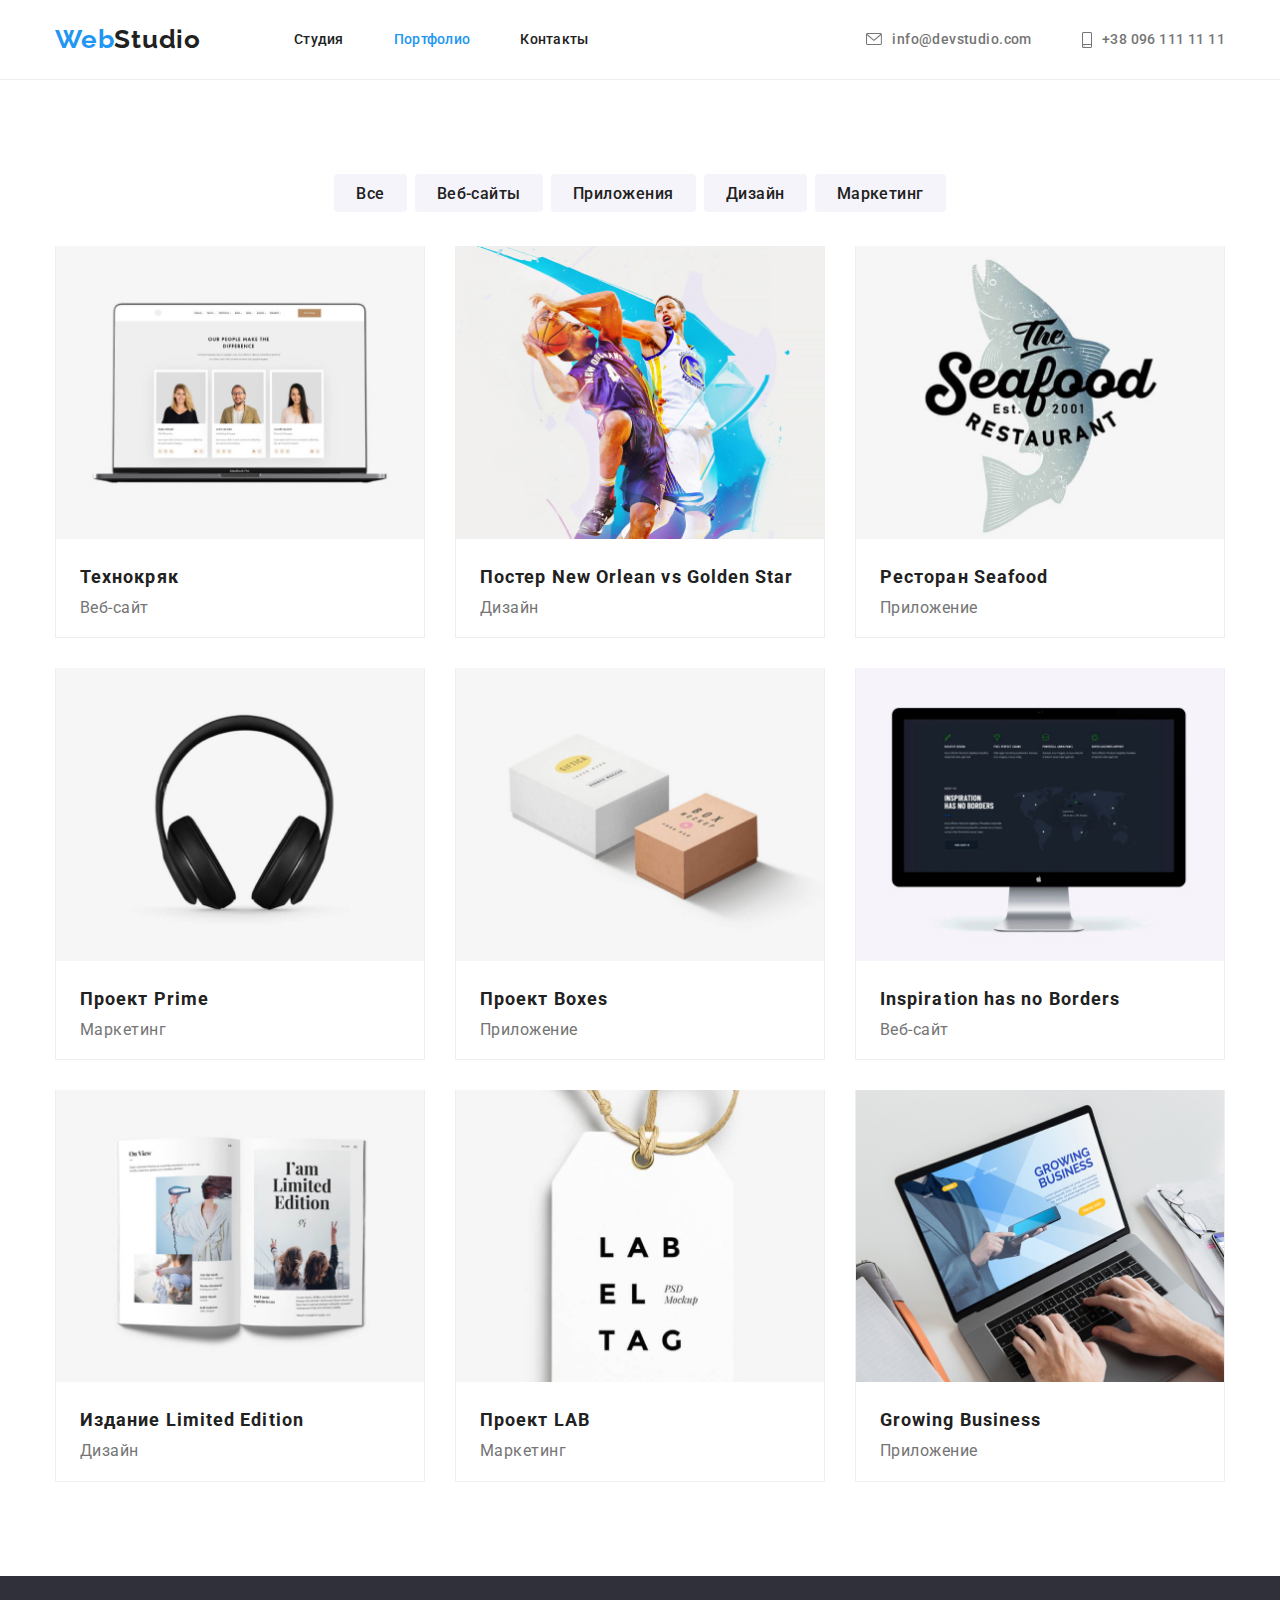
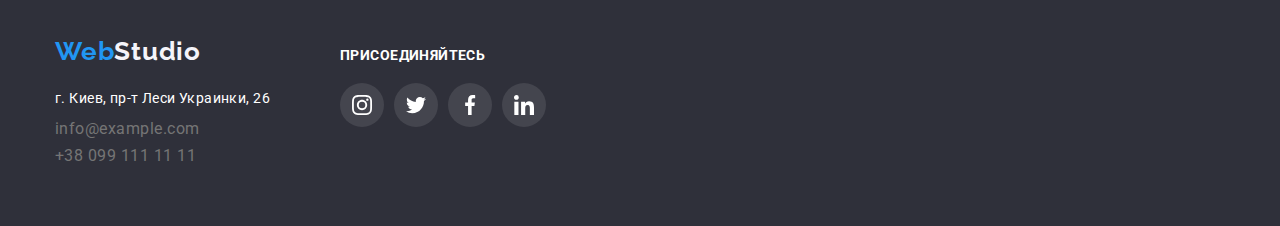
==== portfolio.html @ adc7d1ec "создал репозиторий05" ====
<!DOCTYPE html>
<html lang="en">
<head>
    <meta charset="UTF-8">
    <meta http-equiv="X-UA-Compatible" content="IE=edge">
    <meta name="viewport" content="width=device-width, initial-scale=1.0">
    <link rel="preconnect" href="https://fonts.googleapis.com">
    <link rel="preconnect" href="https://fonts.gstatic.com" crossorigin>
    <link rel="preconnect" href="https://fonts.googleapis.com">
    <link rel="preconnect" href="https://fonts.gstatic.com" crossorigin>
    <link href="https://fonts.googleapis.com/css2?family=Raleway:wght@700&family=Roboto:wght@400;500;700;900&display=swap"
        rel="stylesheet">
    <link rel="stylesheet" href="./css/modern-normalize.css">
    <link rel="stylesheet" href="./css/style.css">
    <title>Portfolio</title>
</head>
<body>
    <!--шапка-->
    <header class="header">
        <div class="container header-container">
            <nav class="nav">
                <a class="header-logo" href=""><span class="logo-web">Web</span>Studio</a>
                <ul class="nav-list">
                    <li class="nav-item ">
                        <a class="nav-link " href="./index.html">Студия</a>
                    </li>
                    <li class="nav-item">
                        <a class="nav-link current" href="./portfolio.html">Портфолио</a>
                    </li>
                    <li class="nav-item">
                        <a class="nav-link" href="#">Контакты</a>
                    </li>
                </ul>
            </nav>
            <ul class="nav-contacts">
                <li class="contacts-item">
                    <!-- <div class="contacts-container hover-link">  -->
                    <a class="contacts-link hover-link" href="info@devstudio.com">
                        <svg class="icon-mail hover-link" width="16px" height="12px">
                            <use href="./images/svg/symbol-defs.svg#icon-envelope"></use>
                        </svg>info@devstudio.com</a>
                    <!-- </div>  -->
                </li>
    
                <li class="contacts-item">
                    <a class="contacts-link hover-link" href="+380961111111">
                        <svg class="icon-tel hover-link" width="10px" height="16px">
                            <use href="./images/svg/symbol-defs.svg#icon-smartphone"></use>
                        </svg>+38 096 111 11 11</a>
                </li>
            </ul>
        </div>
    </header>
    <!--уникальный контент-->
    <main>
        <section class="section">
            <div class="container">
            <h1 class="visually-hidden">кнопки фильтров</h1>
            <ul class="buttons-list">
                <li class="buttons-item">
                    <button type="button" class="filter-btn">Все</button>
                </li>
                <li class="buttons-item">
                    <button type="button" class="filter-btn">Веб-сайты</button>
                </li>
                <li class="buttons-item">
                    <button type="button" class="filter-btn">Приложения</button>
                </li>
                <li class="buttons-item">
                    <button type="button" class="filter-btn">Дизайн</button>
                </li>
                <li class="buttons-item">
                    <button type="button" class="filter-btn">Маркетинг</button>
                </li>
            </ul>
            <ul class="portfolio-list">
                <li class="portfolio-item ">
                    <a href="" class="portfolio-link">
                    <img src="./images/portfolio/tehnokrak.jpg" alt="технокряк" width="370" height="">
                    <div class="portfolio-card">
                        <h2 class="portfolio-titel">Технокряк</h3>
                            <p class="portfolio-text">Веб-сайт</p>
                    </div>
                    </a>
                </li>
                <li class="portfolio-item ">
                    <a href="" class="portfolio-link">
                    <img src="./images/portfolio/poster.jpg" alt="постер" width="370" height="">
                    <div class="portfolio-card">
                    <h2 class="portfolio-titel">Постер New Orlean vs Golden Star</h3>
                    <p class="portfolio-text">Дизайн</p>
                    </div>
                    </a>
                </li>
                <li class="portfolio-item ">
                    <a href="" class="portfolio-link">
                    <img src="./images/portfolio/seafood.jpg" alt="ресторан" width="370" height="">
                    <div class="portfolio-card">
                    <h2 class="portfolio-titel">Ресторан Seafood</h3>
                    <p class="portfolio-text">Приложение</p>
                    </div>
                    </a>
                </li>
                <li class="portfolio-item ">
                    <a href="" class="portfolio-link">
                    <img src="./images/portfolio/prime.jpg" alt="проэкт прайм" width="370" height="">
                    <div class="portfolio-card">
                    <h2 class="portfolio-titel">Проект Prime</h3>
                    <p class="portfolio-text">Маркетинг</p>
                    </div>
                    </a>
                </li>
                <li class="portfolio-item ">
                    <a href="" class="portfolio-link">
                    <img src="./images/portfolio/boxes.jpg" alt="проэкт коробки" width="370" height="">
                    <div class="portfolio-card">
                    <h2 class="portfolio-titel">Проект Boxes</h3>
                    <p class="portfolio-text">Приложение</p>
                    </div>
                    </a>
                </li>
                <li class="portfolio-item ">
                    <a href="" class="portfolio-link">
                    <img src="./images/portfolio/no-borders.jpg" alt="нет границ" width="370" height="">
                    <div class="portfolio-card">
                    <h2 class="portfolio-titel">Inspiration has no Borders</h3>
                    <p class="portfolio-text">Веб-сайт</p>
                    </div>
                    </a>
                </li>
                <li class="portfolio-item ">
                    <a href="" class="portfolio-link">
                    <img src="./images/portfolio/limited-edition.jpg" alt="издание" width="370" height="">
                    <div class="portfolio-card">
                    <h2 class="portfolio-titel">Издание Limited Edition</h3>
                    <p class="portfolio-text">Дизайн</p>
                    </div>
                    </a>
                </li>
                <li class="portfolio-item ">
                    <a href="" class="portfolio-link">
                    <img src="./images/portfolio/lab.jpg" alt="проэкт лаб" width="370" height="">
                    <div class="portfolio-card">
                    <h2 class="portfolio-titel">Проект LAB</h3>
                    <p class="portfolio-text">Маркетинг</p>
                    </div>
                    </a>
                </li>
                <li class="portfolio-item ">
                    <a href="" class="portfolio-link">
                    <img src="./images/portfolio/business.jpg" alt="бизнес" width="370" height="">
                    <div class="portfolio-card">
                    <h2 class="portfolio-titel">Growing Business</h3>
                    <p class="portfolio-text">Приложение</p>
                    </div>
                    </a>
                </li>
            </ul>
            </div>
        </section>

    </main>

    <!--подвал-->
<footer class="page-footer">
    <div class="container footer-container">
        <div class="address-block">
            <a class="footer-logo" href=""><span class="logo-web">Web</span>Studio</a>
            <address class="address">
                <ul class="address-list">
                    <li class="address-item">
                        <a class="address-link"
                            href="https://www.google.com/maps/place/%D0%B1%D1%83%D0%BB.+%D0%9B%D0%B5%D1%81%D0%B8+%D0%A3%D0%BA%D1%80%D0%B0%D0%B8%D0%BD%D0%BA%D0%B8,+26,+%D0%9A%D0%B8%D0%B5%D0%B2,+02000/data=!4m2!3m1!1s0x40d4cf0e033ecbe9:0x57a4dffefec77da0?sa=X&ved=2ahUKEwixr6azg6_zAhUvlIsKHU6wDGkQ8gF6BAgFEAE">г.
                            Киев, пр-т Леси Украинки, 26</a>
                    </li>
                    <li class="address-item">
                        <a class="contacts-link hover-link" href="mailto:info@example.com">info@example.com</a>
                    </li>
                    <li class="address-item">
                        <a class="contacts-link hover-link" href="tel:+380991111111">+38 099 111 11 11</a>
                    </li>
                </ul>

            </address>
        </div>
        <div class="social-footer">
            <h2 class="social-titel">присоединяйтесь</h2>
            <ul class="social-list">
                <li class="footer-social-item">
                    <a href="#" class="footer-social-link">
                        <svg class="social-icon" widht="20" height="20">
                            <use href="./images/svg/symbol-defs.svg#icon-instagram1"></use>
                        </svg>
                    </a>
                </li>
                <li class="footer-social-item">
                    <a href="#" class="footer-social-link">
                        <svg class="social-icon" widht="20" height="20">
                            <use href="./images/svg/symbol-defs.svg#icon-twitter1"></use>
                        </svg>
                    </a>
                </li>
                <li class="footer-social-item">
                    <a href="#" class="footer-social-link">
                        <svg class="social-icon" widht="20" height="20">
                            <use href="./images/svg/symbol-defs.svg#icon-facebook1"></use>
                        </svg>
                    </a>
                </li>
                <li class="footer-social-item">
                    <a href="#" class="footer-social-link">
                        <svg class="social-icon" widht="20" height="20">
                            <use href="./images/svg/symbol-defs.svg#icon-linkedin1"></use>
                        </svg>
                    </a>
                </li>
            </ul>
        </div>
    </div>
</footer>
    
</body>
</html>
---- css/style.css ----
/* 
основной шрифт страницы Roboto 
шрифт логотипа Raleway 700

Weight ссылок и кнопок на странице портфолио 500
Weight заголовков 700 900

цвета
основной цвет абзацов #757575;
вторичный цвет заголовков, ссылок #212121;
белый цвет для кнопок и заголовков #FFFFFF

основной цвет фона #E5E5E5
вторичный цвет фона #F5F4FA
цвет для сылок с эфектом ховер #2196F3
-------------------------------------------------------------------------------------*/

:root {
  --title-text-color: #212121;
  --accent-color: #2196f3;
  --primary-white-color: #ffffff;
  --bg-white-color: #f5f4fa;
  --main-text-color: #757575;
  --dark-bg-color: #2f303a;
}

body {
  font-family: roboto, sans-serif;
  color: var(--main-text-color);
}
h1,
h2,
h3,
p {
  margin: 0;
}
ul {
  padding: 0;
  margin: 0;
  list-style: none;
}
img {
  display: block;
  max-width: 100%;
  height: auto;
}

.container {
  width: 1200px;
  margin-left: auto;
  margin-right: auto;
  padding-left: 15px;
  padding-right: 15px;
}
.section {
  padding-top: 94px;
  padding-bottom: 94px;
}
.titel {
  margin-top: 0;
  margin-bottom: 50px;

  font-weight: 700;
  font-size: 36px;
  line-height: 1.2;
  letter-spacing: 0.03em;
  text-align: center;
  color: var(--title-text-color);
}

/* шапка-----------*/
.header {
  border-bottom: 1px solid #eeeeee;
}
.header-container {
  display: flex;
  align-items: center;
}
.header-logo {
  font-family: raleway, sans-serif;
  font-weight: 700;
  font-size: 26px;
  line-height: 1.2;
  letter-spacing: 0.03em;
  color: var(--title-text-color);
  text-decoration: none;
}
.logo-web {
  color: var(--accent-color);
}
/* навигация -----------------------------*/
.nav {
  display: flex;
  align-items: center;
}
.nav-list {
  display: flex;
  margin-left: 93px;
}
.nav-list .nav-item:not(:last-child) {
  margin-right: 50px;
}
.nav-item {
  list-style: none;
}

.nav-link {
  display: block;
  padding-top: 32px;
  padding-bottom: 32px;

  font-weight: 500;
  font-size: 14px;
  line-height: 1.1;
  letter-spacing: 0.02em;
  color: var(--title-text-color);
  text-decoration: none;
}
.nav-link:hover,
.nav-link:focus {
  color: var(--accent-color);
}
.current {
  color: var(--accent-color);
}
/* почта+телефон -----------------------------*/
.nav-contacts {
  display: flex;
  margin-left: auto;

  font-weight: 500;
  font-size: 14px;
  line-height: 1.1;
  letter-spacing: 0.02em;
  list-style: none;
}
.nav-contacts .contacts-item + .contacts-item {
  margin-left: 50px;
}
.contacts-link {
  display: flex;
  align-items: center;
  color: var(--main-text-color);
  text-decoration: none;
  font-style: normal;
  letter-spacing: 0.03em;
}
.hover-link:hover,
.hover-link:focus {
  fill: var(--accent-color);
  color: var(--accent-color);
}
.icon-mail {
  fill: currentColor;
  margin-right: 10px;
}
.icon-mail::before {
  content: "";
}

.icon-tel {
  fill: currentColor;
  margin-right: 10px;
}
.icon-tel::before {
  content: "";
}

/* герой --------------------------------------*/
.hero-section {
  padding: 200px 0;
  text-align: center;
  max-width: 1600px;
  height: 600px;
  margin-left: auto;
  margin-right: auto;
  background-image: linear-gradient(
      to right,
      rgba(47, 48, 58, 0.4),
      rgba(47, 48, 58, 0.4)
    ),
    url(../images/jpeg/bg-img.jpg);
  background-repeat: no-repeat;
  background-position: center;
}
.container-hero {
}
.hero-titel {
  margin-top: 0;
  margin-bottom: 30px;

  font-weight: 900;
  font-size: 44px;
  line-height: 1.4;
  letter-spacing: 0.06em;
  color: var(--primary-white-color);
}
.button-hero {
  min-width: 200px;
  height: 50px;
  padding: 10px 32px;
  border-radius: 4px;
  border-color: transparent;

  font-family: roboto, sans-serif;
  font-size: 16px;
  line-height: 1.9;
  letter-spacing: 0.06em;
  color: var(--primary-white-color);
  background-color: var(--accent-color);
  cursor: pointer;
}

/* секция ПРЕИМУЩЕСТВА(BENEFITS) страница "студия"------------- */
.visually-hidden {
  position: absolute;
  width: 1px;
  height: 1px;
  margin: -1px;
  padding: 0;
  overflow: hidden;
  border: 0;
  clip: rect(0 0 0 0);
}
.benefits-list {
  display: flex;
}
.benefits-list .benefits-item + .benefits-item {
  margin-left: 30px;
}

.benefits-bg {
  display: flex;
  justify-content: center;
  align-items: center;
  width: 270px;
  height: 120px;
  margin-bottom: 30px;
  border-radius: 4px;
  background-color: var(--bg-white-color);
}
.benefits-icon {
  display: flex;
}

.benefits-titel {
  margin-top: 0;
  margin-bottom: 10px;

  font-weight: 700;
  font-size: 14px;
  line-height: 1.1;
  letter-spacing: 0.03em;
  color: var(--title-text-color);
}
.benefits-text {
  margin-top: 0;
  margin-bottom: 0;

  font-weight: 400;
  font-size: 14px;
  line-height: 1.7;
  letter-spacing: 0.03em;
}

/* секция ЧЕМ МЫ ЗАНИМАЕМСЯ(Jobs) страница "студия"--------- */
.jobs-section {
  padding-top: 0;
}
.jobs-list {
  display: flex;
}
.jobs-list .jobs-item + .jobs-item {
  margin-left: 30px;
}

/* секция команда(Team) страница "студия" --------------------*/
.team-section {
  background-color: var(--bg-white-color);
}
.team-card {
  padding: 30px 0;
  background-color: var(--primary-white-color);
}

.team-list {
  display: flex;
}
.team-list .team-item + .team-item {
  margin-left: 30px;
}
.team-item {
  box-shadow: 0px 1px 3px rgba(0, 0, 0, 0.12), 0px 1px 1px rgba(0, 0, 0, 0.14),
    0px 2px 1px rgba(0, 0, 0, 0.2);
  border-radius: 0px 0px 4px 4px;
}

.team-name {
  margin-bottom: 10px;
  text-align: center;
  font-weight: 500;
  font-size: 16px;
  line-height: 1.2;
  color: var(--title-text-color);
}
.team-position {
  margin-bottom: 16px;
  text-align: center;
  font-weight: 400;
  font-size: 16px;
  line-height: 1.2;
}

.social-list {
  display: flex;
  justify-content: center;
  align-items: center;
}

.social-list .social-item + .social-item {
  margin-left: 10px;
}
.social-link {
  display: flex;
  cursor: pointer;
  justify-content: center;
  align-items: center;
  width: 44px;
  height: 44px;
  border: none;
  border-radius: 50%;
}
.social-icon {
  fill: #afb1b8;
}
.social-link:hover,
.social-link:focus {
  background-color: var(--accent-color);
}
.social-link:hover .social-icon,
.social-link:focus .social-icon {
  fill: var(--primary-white-color);
}
/* секция клиенты-------------------- */
.clients-list {
  display: flex;
}
.clients-list .clients-item + .clients-item {
  margin-left: 30px;
}
.clients-item {
}
.clients-link {
  display: flex;
  justify-content: center;
  align-items: center;
  width: 172px;
  height: 92px;
  border: 1px solid #afb1b8;
  border-radius: 4px;
}
.clients-link:hover,
.clients-link:focus {
  border-color: var(--accent-color);
}
.clients-link:hover .clients-icon,
.clients-link:focus .clients-icon {
  fill: var(--accent-color);
}
.clients-icon {
  fill: #afb1b8;
}

/* футер--------------------------------------------------- */
.page-footer {
  padding: 60px 0;
  background-color: #2f303a;
}
.footer-container {
  display: flex;
  align-items: baseline;
}
.address-block {
  margin-right: 70px;
}
.footer-logo {
  display: block;
  margin-bottom: 20px;
  font-family: raleway, sans-serif;
  font-weight: 700;
  font-size: 26px;
  line-height: 1.2;
  letter-spacing: 0.03em;
  color: var(--bg-white-color);
  text-decoration: none;
}
.address-list {
  display: inline-block;
}
.address-list .address-item + .address-item {
  margin-top: 9px;
}
.address-link {
  font-style: normal;
  font-size: 14px;
  line-height: 1.7;
  letter-spacing: 0.03em;
  color: var(--primary-white-color);
  text-decoration: none;
}
.address-link:hover,
.address-link:focus {
  color: var(--accent-color);
}

.social-footer {
  display: block;
}
.social-titel {
  margin-bottom: 20px;
  font-style: normal;
  font-weight: 700;
  font-size: 14px;
  line-height: 16px;
  letter-spacing: 0.03em;
  text-transform: uppercase;
  color: var(--primary-white-color);
}
.footer-social-item {
  fill: var(--primary-white-color);
}
.footer-social-link {
  display: flex;
  justify-content: center;
  align-items: center;
  width: 44px;
  height: 44px;
  border: none;
  border-radius: 50%;
  background-color: rgba(255, 255, 255, 0.1);
}
.footer-social-link:hover,
.footer-social-link:focus {
  background-color: var(--accent-color);
}
.footer-social-item:not(:last-child) {
  margin-right: 10px;
}
.footer-social-block {
  display: flex;
  justify-content: center;
  align-items: center;
  width: 44px;
  height: 44px;
  border: none;
}
/* СТРАНИЦА портфолио ----------------------------------*/
/* кнопки навигации */
.filters-section {
  margin-top: 94px;
}
.buttons-list {
  display: flex;
  justify-content: center;
  margin-bottom: 34px;
  list-style: none;
}
.buttons-list .buttons-item + .buttons-item {
  margin-left: 8px;
}

.filter-btn {
  border: transparent;
  padding: 6px 22px;
  border-radius: 4px;
  height: 38px;

  font-family: roboto, sans-serif;
  font-weight: 500;
  font-size: 16px;
  line-height: 1.6;
  letter-spacing: 0.03em;
  color: var(--title-text-color);
  background-color: var(--bg-white-color);
  cursor: pointer;
}
.filter-btn:hover,
.filter-btn:focus {
  color: var(--primary-white-color);
  background-color: var(--accent-color);
  box-shadow: 0px 3px 1px rgba(0, 0, 0, 0.1), 0px 1px 2px rgba(0, 0, 0, 0.08),
    0px 2px 2px rgba(0, 0, 0, 0.12);
  border-radius: 4px;
}

/* СЕКЦИЯ портфолио ---------------------------------------*/
.portfolio-list {
  display: inline-flex;
  flex-wrap: wrap;
}
.portfolio-item {
  width: 370px;
  margin-right: 30px;
  margin-bottom: 30px;
  border-right: 1px solid #eeeeee;
  border-bottom: 1px solid #eeeeee;
  border-left: 1px solid #eeeeee;
}
.portfolio-item:nth-child(3n) {
  margin-right: 0;
}
.portfolio-item:nth-last-child(-n + 3) {
  margin-bottom: 0;
}
.portfolio-link {
  display: flex;
  flex-wrap: wrap;
  text-decoration: none;
}
.portfolio-link:hover,
.portfolio-link:focus {
  box-shadow: 0px 1px 1px rgba(0, 0, 0, 0.12), 0px 4px 4px rgba(0, 0, 0, 0.06),
    1px 4px 6px rgba(0, 0, 0, 0.16);
}
.portfolio-card {
  padding: 20px 24px;
}
.portfolio-titel {
  margin-bottom: 4px;

  font-weight: 700;
  font-size: 18px;
  line-height: 2;
  letter-spacing: 0.06em;
  color: var(--title-text-color);
}
.portfolio-text {
  color: var(--main-text-color);
  letter-spacing: 0.03em;
}
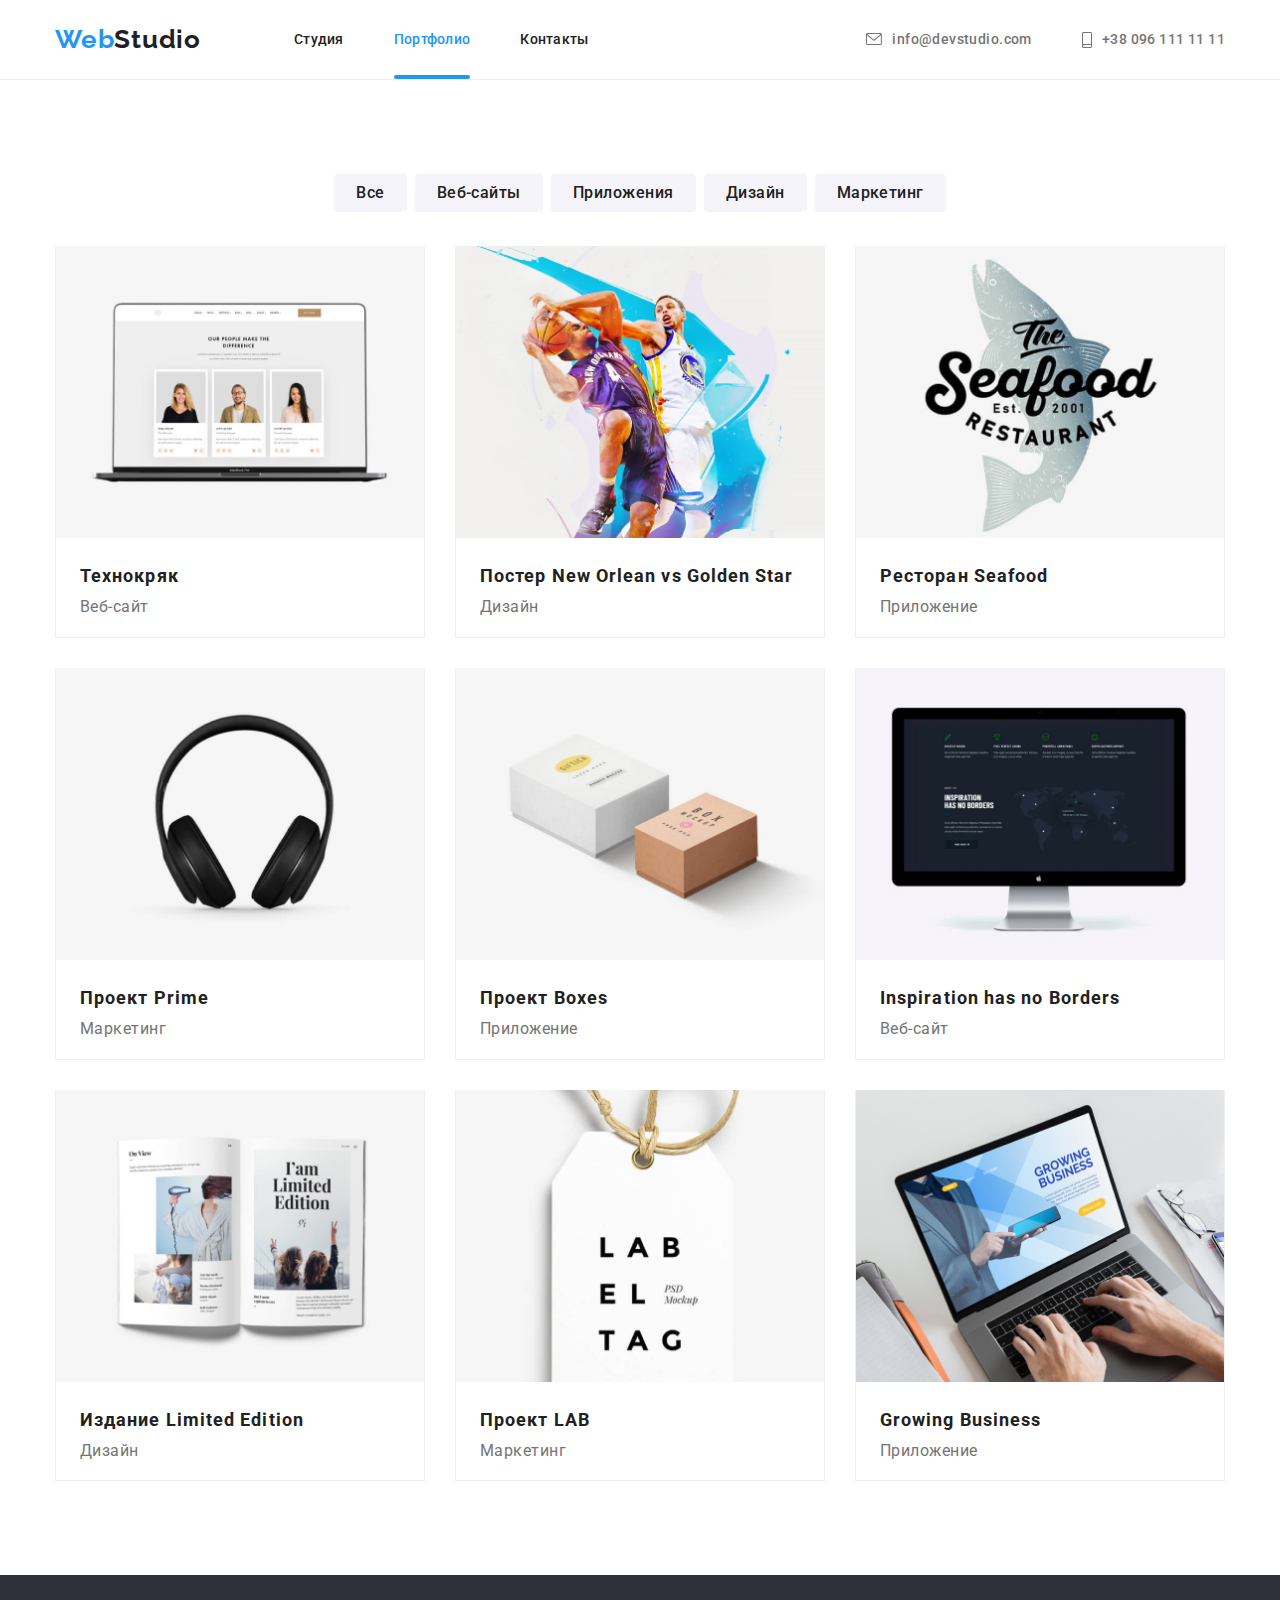
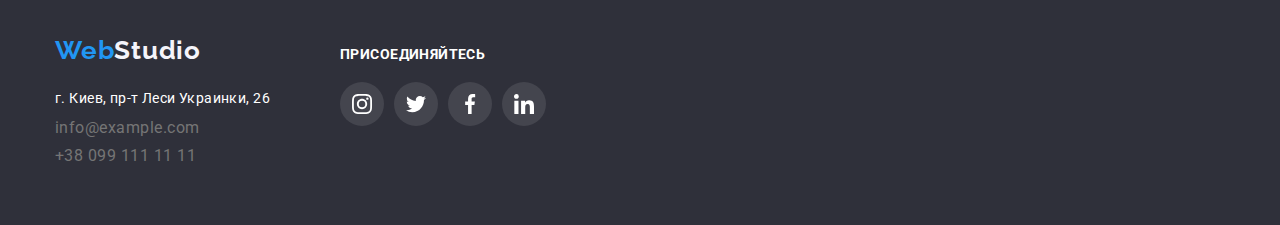
==== commit f4d1219e: "дз05 готова к сдаче" ====
--- a/portfolio.html
+++ b/portfolio.html
@@ -32,7 +32,7 @@
                     </li>
                 </ul>
             </nav>
-            <ul class="nav-contacts">
+            <ul class="nav-contacts-list">
                 <li class="contacts-item">
                     <!-- <div class="contacts-container hover-link">  -->
                     <a class="contacts-link hover-link" href="info@devstudio.com">
@@ -76,7 +76,14 @@
             <ul class="portfolio-list">
                 <li class="portfolio-item ">
                     <a href="" class="portfolio-link">
+                    <div class="portfolio-overlay-block"> 
                     <img src="./images/portfolio/tehnokrak.jpg" alt="технокряк" width="370" height="">
+                    <div class="overlay-block">
+                    <p class="portfolio-block-text">Технокряк это современная площадка распространения коронавируса. Компании используют эту
+                        платформу для цифрового
+                        шпионажа и атак на защищённые сервера конкурентов.</p>
+                    </div>
+                    </div>  
                     <div class="portfolio-card">
                         <h2 class="portfolio-titel">Технокряк</h3>
                             <p class="portfolio-text">Веб-сайт</p>
@@ -85,7 +92,15 @@
                 </li>
                 <li class="portfolio-item ">
                     <a href="" class="portfolio-link">
+                        <div class="portfolio-overlay-block">
                     <img src="./images/portfolio/poster.jpg" alt="постер" width="370" height="">
+                    <div class="overlay-block">
+                        <p class="portfolio-block-text">Технокряк это современная площадка распространения коронавируса. Компании используют
+                            эту
+                            платформу для цифрового
+                            шпионажа и атак на защищённые сервера конкурентов.</p>
+                    </div>
+                        </div>
                     <div class="portfolio-card">
                     <h2 class="portfolio-titel">Постер New Orlean vs Golden Star</h3>
                     <p class="portfolio-text">Дизайн</p>
@@ -94,7 +109,15 @@
                 </li>
                 <li class="portfolio-item ">
                     <a href="" class="portfolio-link">
+                        <div class="portfolio-overlay-block">
                     <img src="./images/portfolio/seafood.jpg" alt="ресторан" width="370" height="">
+                    <div class="overlay-block">
+                        <p class="portfolio-block-text">Технокряк это современная площадка распространения коронавируса. Компании используют
+                            эту
+                            платформу для цифрового
+                            шпионажа и атак на защищённые сервера конкурентов.</p>
+                    </div>
+                        </div>
                     <div class="portfolio-card">
                     <h2 class="portfolio-titel">Ресторан Seafood</h3>
                     <p class="portfolio-text">Приложение</p>
@@ -103,7 +126,15 @@
                 </li>
                 <li class="portfolio-item ">
                     <a href="" class="portfolio-link">
+                        <div class="portfolio-overlay-block">
                     <img src="./images/portfolio/prime.jpg" alt="проэкт прайм" width="370" height="">
+                    <div class="overlay-block">
+                        <p class="portfolio-block-text">Технокряк это современная площадка распространения коронавируса. Компании используют
+                            эту
+                            платформу для цифрового
+                            шпионажа и атак на защищённые сервера конкурентов.</p>
+                    </div>
+                        </div>
                     <div class="portfolio-card">
                     <h2 class="portfolio-titel">Проект Prime</h3>
                     <p class="portfolio-text">Маркетинг</p>
@@ -112,7 +143,15 @@
                 </li>
                 <li class="portfolio-item ">
                     <a href="" class="portfolio-link">
+                        <div class="portfolio-overlay-block">
                     <img src="./images/portfolio/boxes.jpg" alt="проэкт коробки" width="370" height="">
+                    <div class="overlay-block">
+                        <p class="portfolio-block-text">Технокряк это современная площадка распространения коронавируса. Компании используют
+                            эту
+                            платформу для цифрового
+                            шпионажа и атак на защищённые сервера конкурентов.</p>
+                    </div>
+                        </div>
                     <div class="portfolio-card">
                     <h2 class="portfolio-titel">Проект Boxes</h3>
                     <p class="portfolio-text">Приложение</p>
@@ -121,7 +160,15 @@
                 </li>
                 <li class="portfolio-item ">
                     <a href="" class="portfolio-link">
+                        <div class="portfolio-overlay-block">
                     <img src="./images/portfolio/no-borders.jpg" alt="нет границ" width="370" height="">
+                    <div class="overlay-block">
+                        <p class="portfolio-block-text">Технокряк это современная площадка распространения коронавируса. Компании используют
+                            эту
+                            платформу для цифрового
+                            шпионажа и атак на защищённые сервера конкурентов.</p>
+                    </div>
+                        </div>
                     <div class="portfolio-card">
                     <h2 class="portfolio-titel">Inspiration has no Borders</h3>
                     <p class="portfolio-text">Веб-сайт</p>
@@ -130,7 +177,15 @@
                 </li>
                 <li class="portfolio-item ">
                     <a href="" class="portfolio-link">
+                        <div class="portfolio-overlay-block">
                     <img src="./images/portfolio/limited-edition.jpg" alt="издание" width="370" height="">
+                    <div class="overlay-block">
+                        <p class="portfolio-block-text">Технокряк это современная площадка распространения коронавируса. Компании используют
+                            эту
+                            платформу для цифрового
+                            шпионажа и атак на защищённые сервера конкурентов.</p>
+                    </div>
+                        </div>
                     <div class="portfolio-card">
                     <h2 class="portfolio-titel">Издание Limited Edition</h3>
                     <p class="portfolio-text">Дизайн</p>
@@ -139,7 +194,15 @@
                 </li>
                 <li class="portfolio-item ">
                     <a href="" class="portfolio-link">
+                        <div class="portfolio-overlay-block">
                     <img src="./images/portfolio/lab.jpg" alt="проэкт лаб" width="370" height="">
+                    <div class="overlay-block">
+                        <p class="portfolio-block-text">Технокряк это современная площадка распространения коронавируса. Компании используют
+                            эту
+                            платформу для цифрового
+                            шпионажа и атак на защищённые сервера конкурентов.</p>
+                    </div>
+                        </div>
                     <div class="portfolio-card">
                     <h2 class="portfolio-titel">Проект LAB</h3>
                     <p class="portfolio-text">Маркетинг</p>
@@ -148,7 +211,15 @@
                 </li>
                 <li class="portfolio-item ">
                     <a href="" class="portfolio-link">
+                        <div class="portfolio-overlay-block">
                     <img src="./images/portfolio/business.jpg" alt="бизнес" width="370" height="">
+                    <div class="overlay-block">
+                        <p class="portfolio-block-text">Технокряк это современная площадка распространения коронавируса. Компании используют
+                            эту
+                            платформу для цифрового
+                            шпионажа и атак на защищённые сервера конкурентов.</p>
+                    </div>
+                        </div>
                     <div class="portfolio-card">
                     <h2 class="portfolio-titel">Growing Business</h3>
                     <p class="portfolio-text">Приложение</p>
--- a/css/style.css
+++ b/css/style.css
@@ -25,6 +25,7 @@
 }
 
 body {
+  padding-top: 80px;
   font-family: roboto, sans-serif;
   color: var(--main-text-color);
 }
@@ -70,6 +71,12 @@
 
 /* шапка-----------*/
 .header {
+  position: fixed;
+  top: 0;
+  left: 0;
+  width: 100%;
+  z-index: 1;
+  background-color: var(--primary-white-color);
   border-bottom: 1px solid #eeeeee;
 }
 .header-container {
@@ -108,6 +115,8 @@
   display: block;
   padding-top: 32px;
   padding-bottom: 32px;
+
+  position: relative;
 
   font-weight: 500;
   font-size: 14px;
@@ -115,6 +124,8 @@
   letter-spacing: 0.02em;
   color: var(--title-text-color);
   text-decoration: none;
+
+  transition: 250ms cubic-bezier(0.4, 0, 0.2, 1);
 }
 .nav-link:hover,
 .nav-link:focus {
@@ -123,8 +134,21 @@
 .current {
   color: var(--accent-color);
 }
+.current::after {
+  content: "";
+
+  position: absolute;
+  left: 0;
+  bottom: 0;
+
+  display: block;
+  width: 100%;
+  height: 4px;
+  border-radius: 2px;
+  background-color: var(--accent-color);
+}
 /* почта+телефон -----------------------------*/
-.nav-contacts {
+.nav-contacts-list {
   display: flex;
   margin-left: auto;
 
@@ -134,7 +158,7 @@
   letter-spacing: 0.02em;
   list-style: none;
 }
-.nav-contacts .contacts-item + .contacts-item {
+.nav-contacts-list .contacts-item + .contacts-item {
   margin-left: 50px;
 }
 .contacts-link {
@@ -144,6 +168,8 @@
   text-decoration: none;
   font-style: normal;
   letter-spacing: 0.03em;
+
+  transition: 250ms cubic-bezier(0.4, 0, 0.2, 1);
 }
 .hover-link:hover,
 .hover-link:focus {
@@ -195,6 +221,54 @@
   letter-spacing: 0.06em;
   color: var(--primary-white-color);
 }
+.backdrop {
+  position: fixed;
+  top: 0;
+  left: 0;
+  width: 100%;
+  height: 100%;
+  background-color: rgba(0, 0, 0, 0.2);
+
+  z-index: 1;
+  transition: 250ms cubic-bezier(0.4, 0, 0.2, 1);
+}
+.backdrop.is-hidden {
+  opacity: 0;
+  pointer-events: none;
+}
+.backdrop.is-hidden.scale {
+  top: 50%;
+  left: 50%;
+  transform: translate(-50%, -50%) scale(0.8);
+}
+.modal {
+  position: absolute;
+  top: 50%;
+  left: 50%;
+  width: 528px;
+  height: 581px;
+  transform: translate(-50%, -50%) scale(1);
+
+  border-radius: 4px;
+  box-shadow: 0px 1px 3px rgba(0, 0, 0, 0.12), 0px 1px 1px rgba(0, 0, 0, 0.14),
+    0px 2px 1px rgba(0, 0, 0, 0.2);
+  background-color: var(--primary-white-color);
+}
+.close-modal-icon {
+  display: flex;
+  align-items: center;
+  position: absolute;
+  top: 8px;
+  right: 8px;
+  width: 30px;
+  height: 30px;
+  border: 1px solid rgba(0, 0, 0, 0.1);
+  border-radius: 50%;
+  background-color: var(--primary-white-color);
+  cursor: pointer;
+}
+.close-icon {
+}
 .button-hero {
   min-width: 200px;
   height: 50px;
@@ -273,6 +347,26 @@
 .jobs-list .jobs-item + .jobs-item {
   margin-left: 30px;
 }
+.jobs-block {
+  position: relative;
+}
+.jobs-label {
+  position: absolute;
+  bottom: 0;
+  left: 0;
+  padding: 27px 82px;
+  width: 370px;
+  height: 70px;
+
+  font-weight: 700;
+  font-size: 14px;
+  line-height: 1.1;
+  letter-spacing: 0.03em;
+  color: var(--primary-white-color);
+  background-color: rgba(47, 48, 58, 0.8);
+  text-transform: uppercase;
+  text-align: center;
+}
 
 /* секция команда(Team) страница "студия" --------------------*/
 .team-section {
@@ -329,6 +423,8 @@
   height: 44px;
   border: none;
   border-radius: 50%;
+
+  transition: 250ms cubic-bezier(0.4, 0, 0.2, 1);
 }
 .social-icon {
   fill: #afb1b8;
@@ -358,6 +454,8 @@
   height: 92px;
   border: 1px solid #afb1b8;
   border-radius: 4px;
+
+  transition: 250ms cubic-bezier(0.4, 0, 0.2, 1);
 }
 .clients-link:hover,
 .clients-link:focus {
@@ -369,6 +467,8 @@
 }
 .clients-icon {
   fill: #afb1b8;
+
+  transition: 250ms cubic-bezier(0.4, 0, 0.2, 1);
 }
 
 /* футер--------------------------------------------------- */
@@ -407,6 +507,8 @@
   letter-spacing: 0.03em;
   color: var(--primary-white-color);
   text-decoration: none;
+
+  transition: 250ms cubic-bezier(0.4, 0, 0.2, 1);
 }
 .address-link:hover,
 .address-link:focus {
@@ -438,6 +540,8 @@
   border: none;
   border-radius: 50%;
   background-color: rgba(255, 255, 255, 0.1);
+
+  transition: 250ms cubic-bezier(0.4, 0, 0.2, 1);
 }
 .footer-social-link:hover,
 .footer-social-link:focus {
@@ -483,6 +587,8 @@
   color: var(--title-text-color);
   background-color: var(--bg-white-color);
   cursor: pointer;
+
+  transition: 250ms cubic-bezier(0.4, 0, 0.2, 1);
 }
 .filter-btn:hover,
 .filter-btn:focus {
@@ -506,22 +612,69 @@
   border-bottom: 1px solid #eeeeee;
   border-left: 1px solid #eeeeee;
 }
+
 .portfolio-item:nth-child(3n) {
   margin-right: 0;
 }
 .portfolio-item:nth-last-child(-n + 3) {
   margin-bottom: 0;
 }
+
 .portfolio-link {
   display: flex;
   flex-wrap: wrap;
   text-decoration: none;
+
+  transition: 250ms cubic-bezier(0.4, 0, 0.2, 1);
 }
 .portfolio-link:hover,
 .portfolio-link:focus {
   box-shadow: 0px 1px 1px rgba(0, 0, 0, 0.12), 0px 4px 4px rgba(0, 0, 0, 0.06),
     1px 4px 6px rgba(0, 0, 0, 0.16);
 }
+.portfolio-overlay-block {
+  position: relative;
+  overflow: hidden;
+}
+.overlay-block {
+  position: absolute;
+  top: 0;
+  left: 0;
+  width: 100%;
+  height: 100%;
+  transition: 250ms cubic-bezier(0.4, 0, 0.2, 1);
+  background-color: rgba(33, 150, 243, 0.9);
+  transform: translateY(100%);
+
+  opacity: 0;
+}
+.portfolio-link:hover .overlay-block,
+.portfolio-link:focus .overlay-block {
+  opacity: 1;
+  transform: translateY(0);
+}
+.portfolio-block-text {
+  display: flex;
+  width: 322px;
+  height: 168px;
+
+  position: absolute;
+  top: 50%;
+  left: 50%;
+  transform: translate(-50%, -50%);
+  transition: 250ms cubic-bezier(0.4, 0, 0.2, 1) 250ms;
+  opacity: 0;
+
+  font-size: 18px;
+  line-height: 1.6;
+  letter-spacing: 0.03em;
+  color: var(--primary-white-color);
+}
+.portfolio-link:hover .portfolio-block-text,
+.portfolio-link:focus .portfolio-block-text {
+  opacity: 1;
+}
+
 .portfolio-card {
   padding: 20px 24px;
 }
